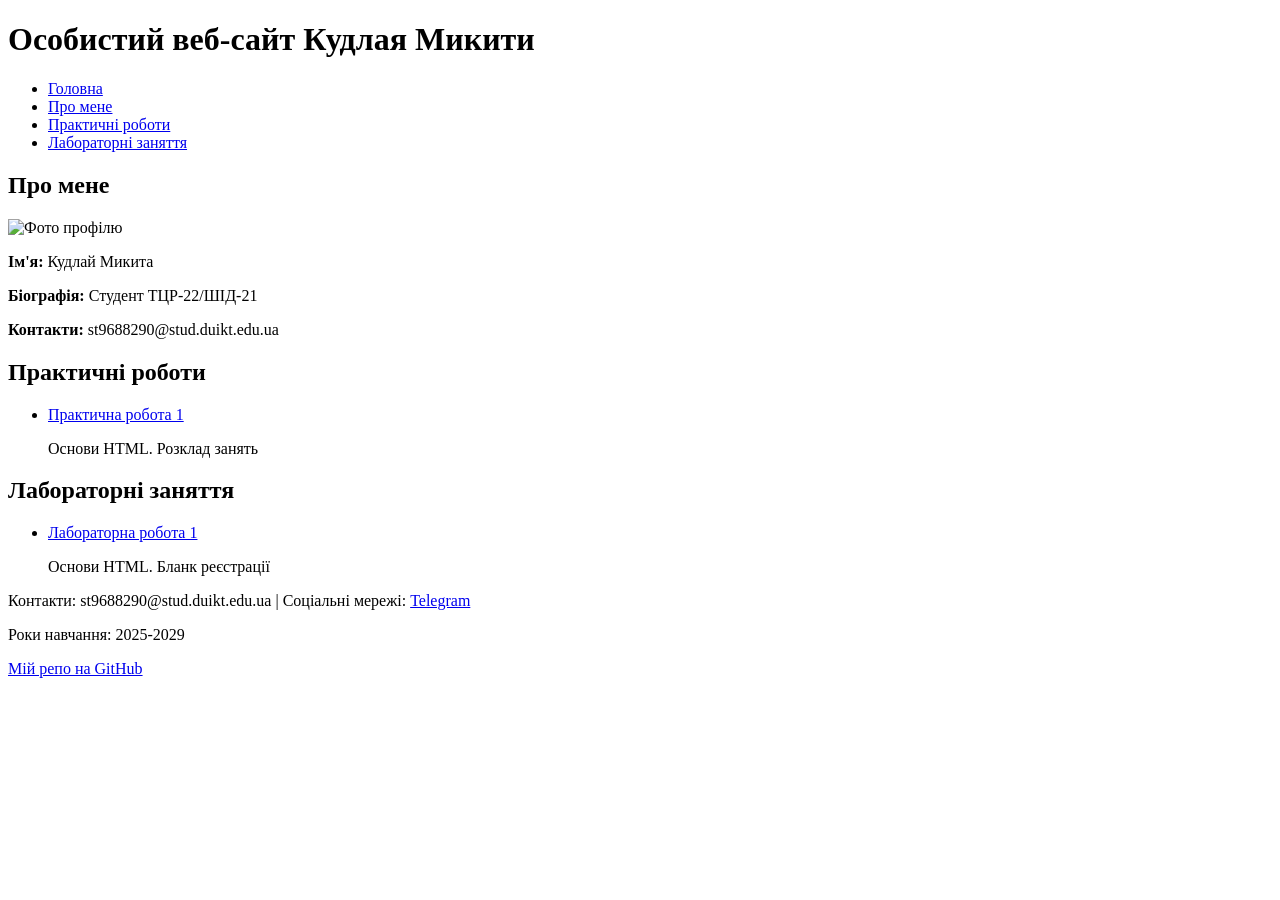
==== index.html @ 3310e34b "Lab1 is complete" ====
<!DOCTYPE html>
<html lang="uk">
<head>
    <title>Особистий веб-сайт</title>
    <meta charset="UTF-8">
</head>
<body>

    <header>
        <h1>Особистий веб-сайт Кудлая Микити</h1>
    </header>

    <nav>
        <ul>
            <li><a href="#">Головна</a></li>
            <li><a href="#about">Про мене</a></li>
            <li><a href="#practical">Практичні роботи</a></li>
            <li><a href="#labs">Лабораторні заняття</a></li>
        </ul>
    </nav>

    <main>
     
        <section id="about">
            <h2>Про мене</h2>
            <img src="https://avatars.githubusercontent.com/u/236792391?s=400&u=194602f956f294d4767f16a5c933f77ae437c286&v=4" width="200" alt="Фото профілю">
            <p><b>Ім'я:</b> Кудлай Микита</p>
            <p><b>Біографія:</b> Студент ТЦР-22/ШІД-21 </p>
            <p><b>Контакти:</b> st9688290@stud.duikt.edu.ua</p>
        </section>

        <section id="practical">
            <h2>Практичні роботи</h2>
            <ul>
                <li>
                    <a href="Pr1.html">Практична робота 1</a>
                    <p> Основи HTML. Розклад занять </p>
                </li>
            </ul>
        </section>

        <section id="labs">
            <h2>Лабораторні заняття</h2>
            <ul>
                <li>
                    <a href="lab1.html">Лабораторна робота 1</a>
                    <p> Основи HTML. Бланк реєстрації </p>
                </li>
            </ul>
        </section>

    </main>

    <footer>
        <p>Контакти: st9688290@stud.duikt.edu.ua | Соціальні мережі: <a href="https://t.me/Fate_Walker">Telegram</a></p>
        <p>Роки навчання: 2025-2029</p>
        <p><a href="https://github.com/Dakuspirit/WebTechDUIKT">Мій репо на GitHub</a></p>
    </footer>

</body>
</html>
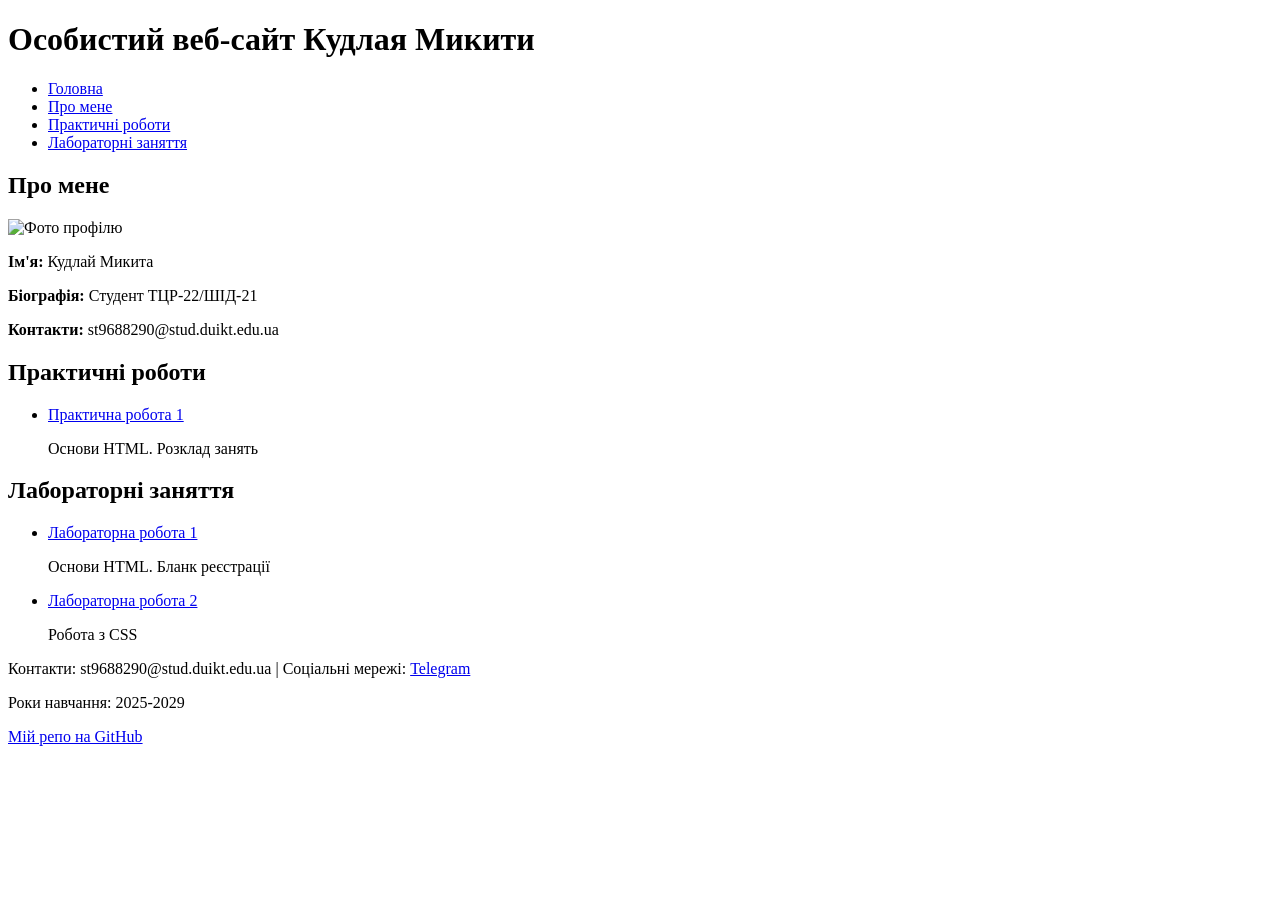
==== commit dd004ff2: "lab2 is complete" ====
--- a/index.html
+++ b/index.html
@@ -46,6 +46,10 @@
                     <a href="lab1.html">Лабораторна робота 1</a>
                     <p> Основи HTML. Бланк реєстрації </p>
                 </li>
+                <li>
+                    <a href="lab2.html">Лабораторна робота 2</a>
+                    <p> Робота з CSS </p>
+                </li>
             </ul>
         </section>
 
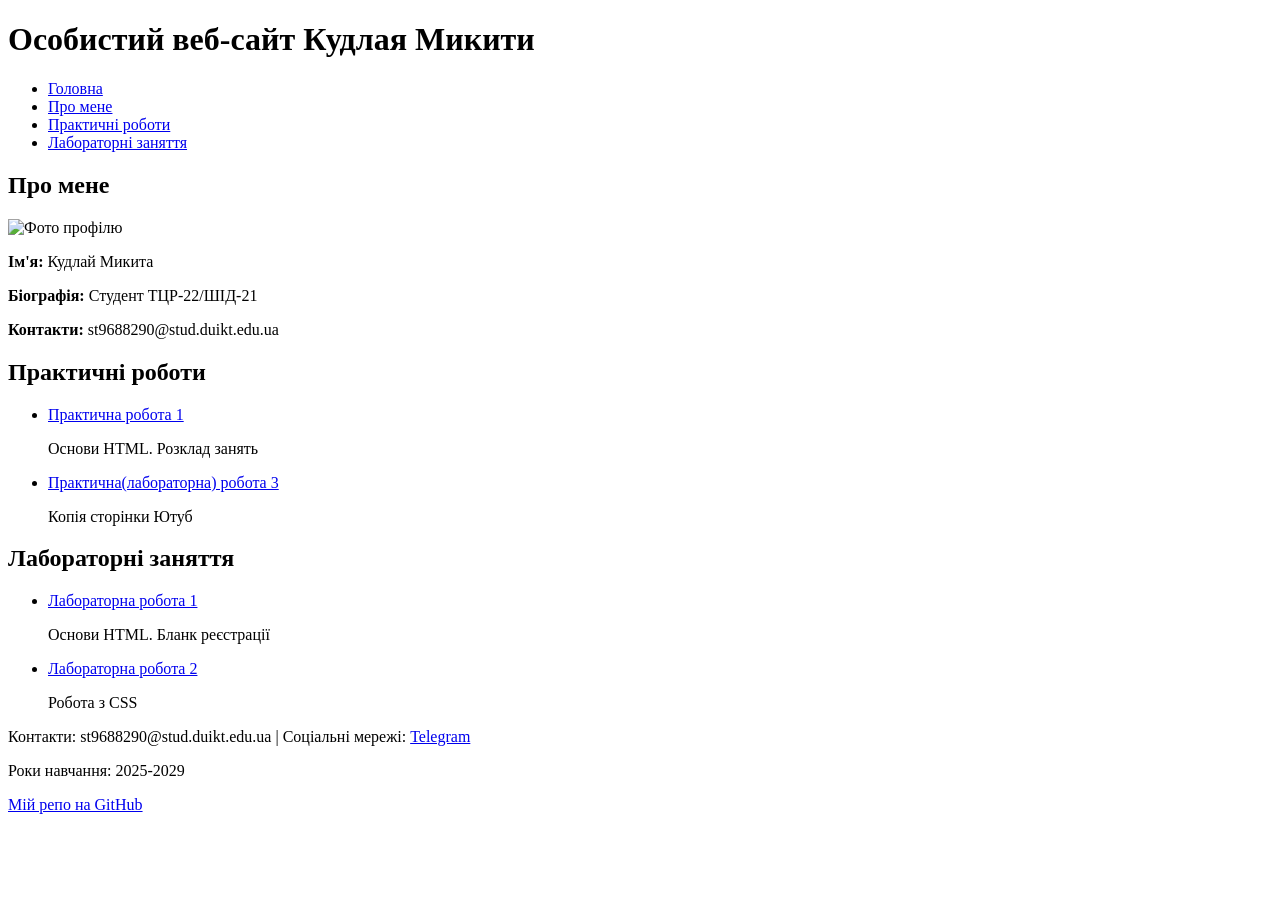
==== commit 19f99fb3: "Pr3 is complete" ====
--- a/index.html
+++ b/index.html
@@ -36,6 +36,10 @@
                     <a href="Pr1.html">Практична робота 1</a>
                     <p> Основи HTML. Розклад занять </p>
                 </li>
+                <li>
+                    <a href="Pr3.html">Практична(лабораторна) робота 3</a>
+                    <p> Копія сторінки Ютуб </p>
+                </li>
             </ul>
         </section>
 
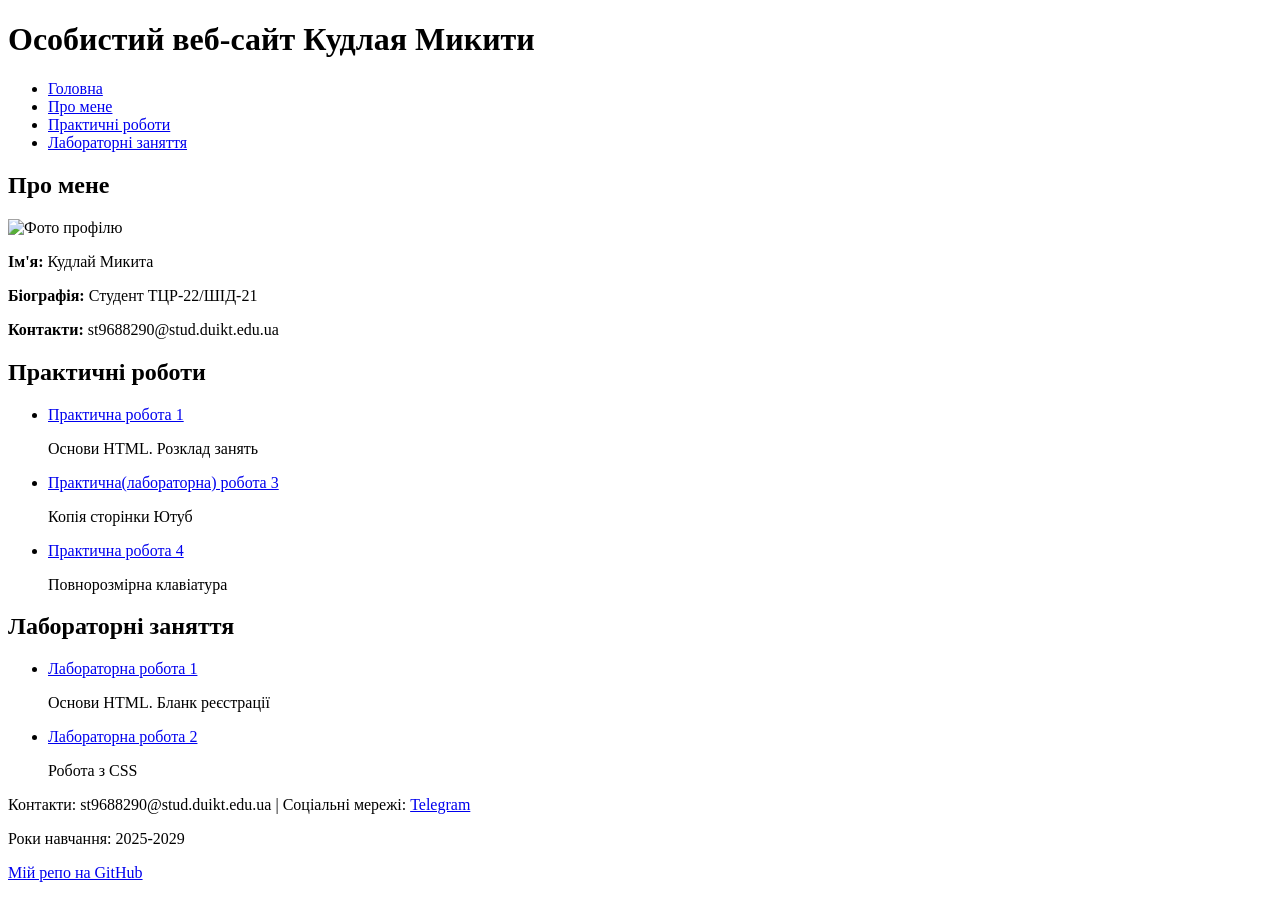
==== commit c6697363: "Pr4 is complete" ====
--- a/index.html
+++ b/index.html
@@ -40,6 +40,10 @@
                     <a href="Pr3.html">Практична(лабораторна) робота 3</a>
                     <p> Копія сторінки Ютуб </p>
                 </li>
+                <li>
+                    <a href="Pr4.html">Практична робота 4</a>
+                    <p> Повнорозмірна клавіатура </p>
+                </li>
             </ul>
         </section>
 
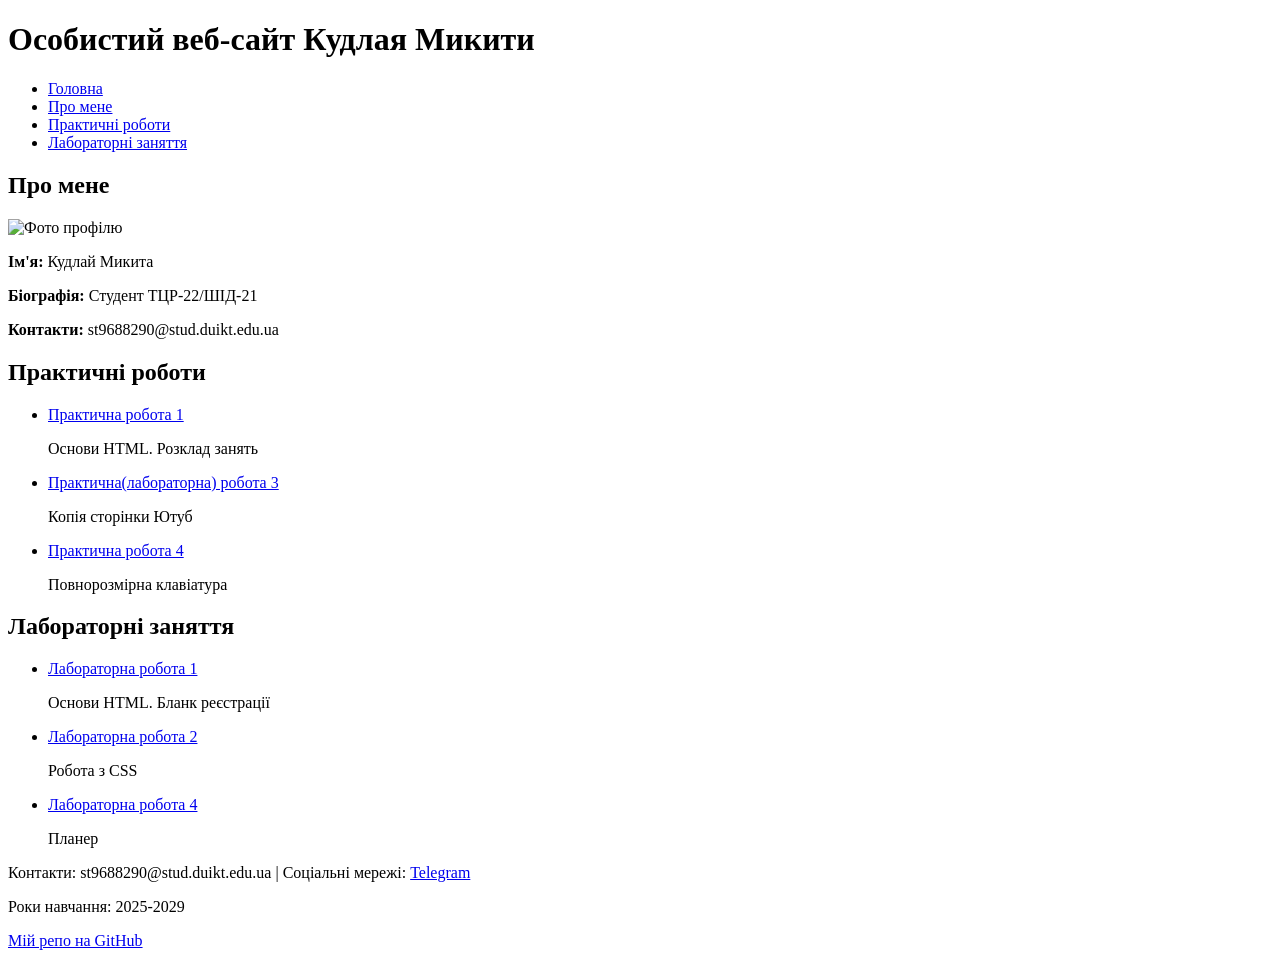
==== commit e225cbab: "Lab4 is complete" ====
--- a/index.html
+++ b/index.html
@@ -58,6 +58,10 @@
                     <a href="lab2.html">Лабораторна робота 2</a>
                     <p> Робота з CSS </p>
                 </li>
+                <li>
+                    <a href="Lab4.html">Лабораторна робота 4</a>
+                    <p> Планер </p>
+                </li>
             </ul>
         </section>
 
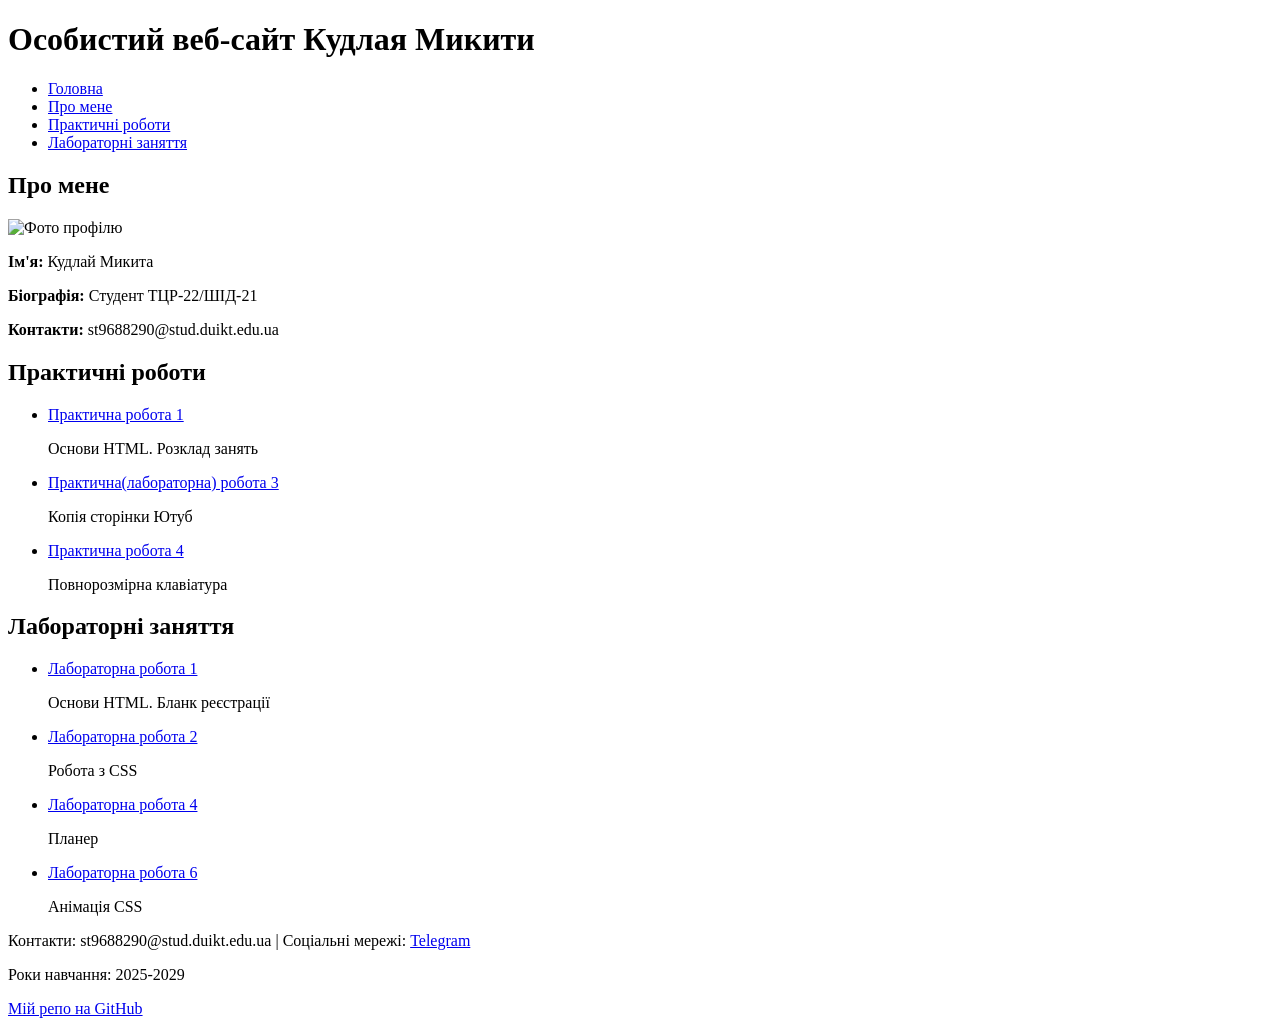
==== commit f54921c9: "Pr6/Lab6 is complete" ====
--- a/index.html
+++ b/index.html
@@ -62,6 +62,10 @@
                     <a href="Lab4.html">Лабораторна робота 4</a>
                     <p> Планер </p>
                 </li>
+                <li>
+                    <a href="Lab6.html">Лабораторна робота 6</a>
+                    <p> Анімація CSS </p>
+                </li>
             </ul>
         </section>
 
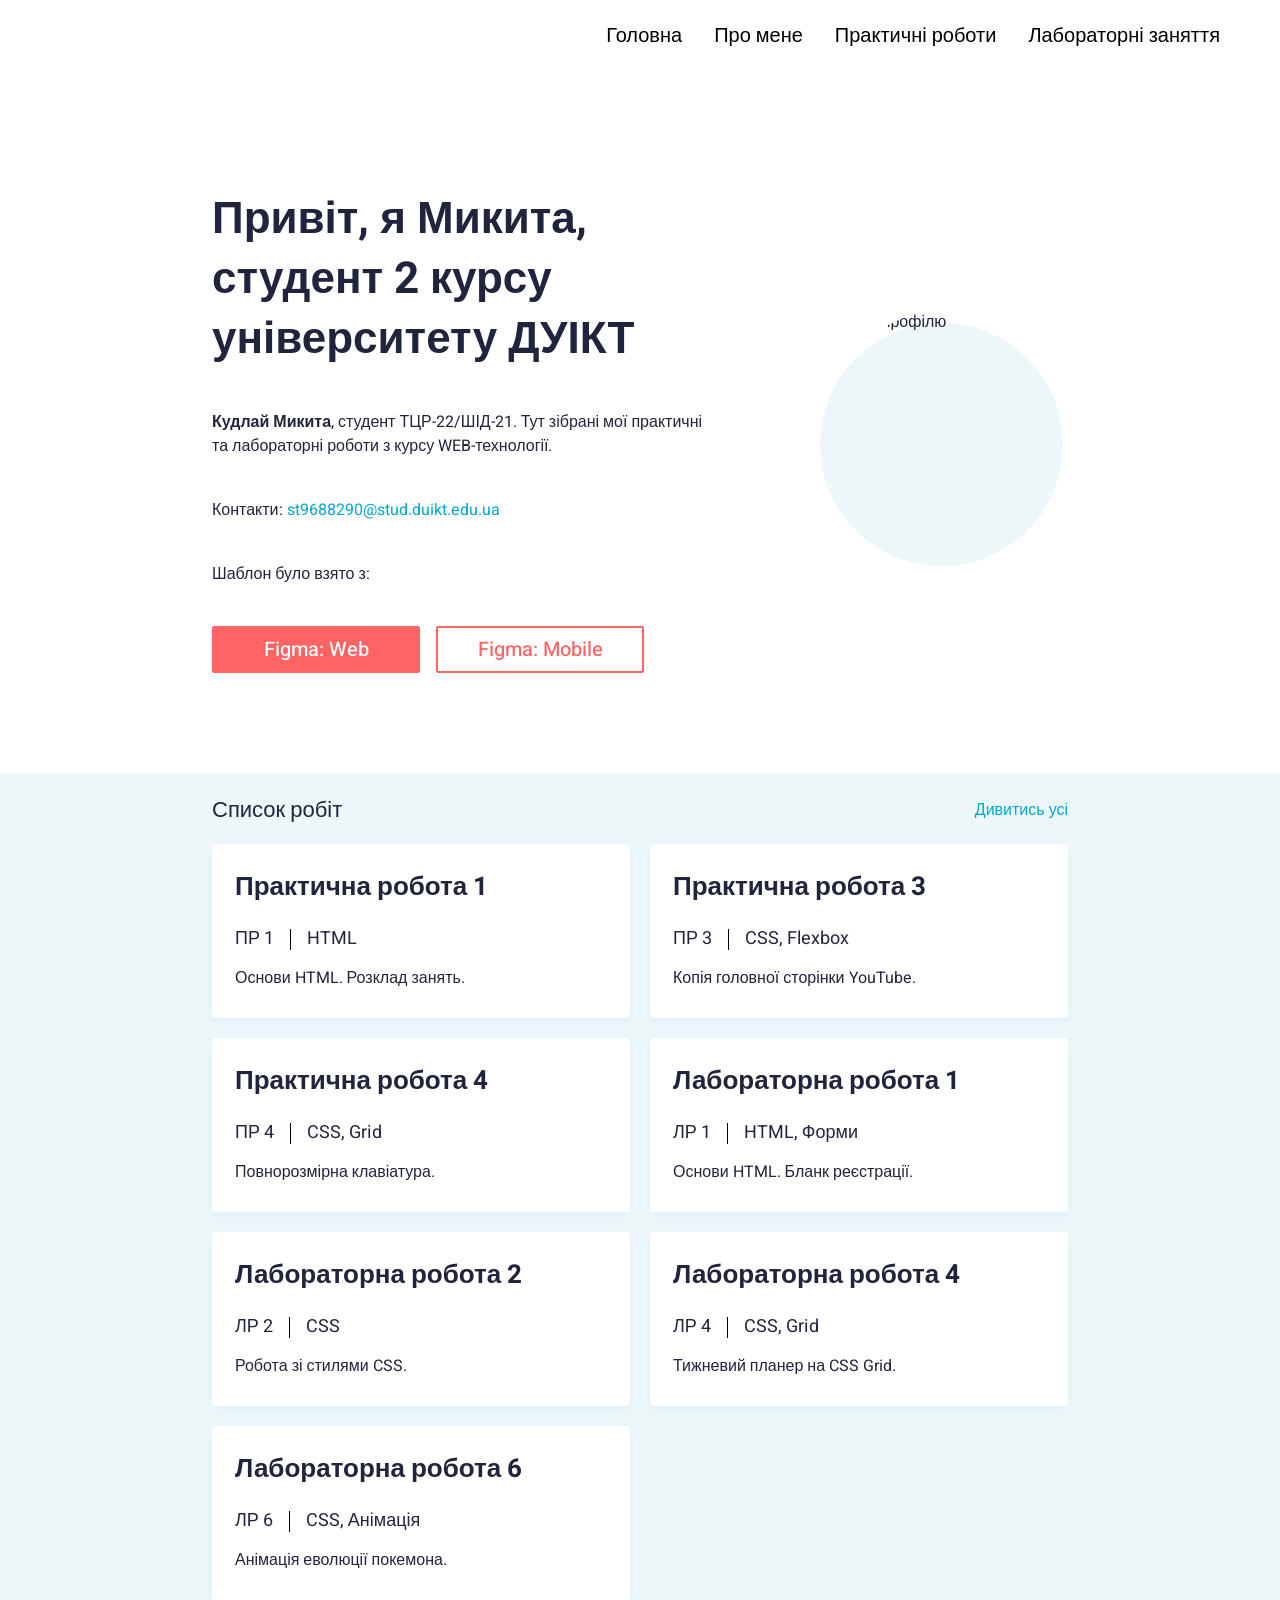
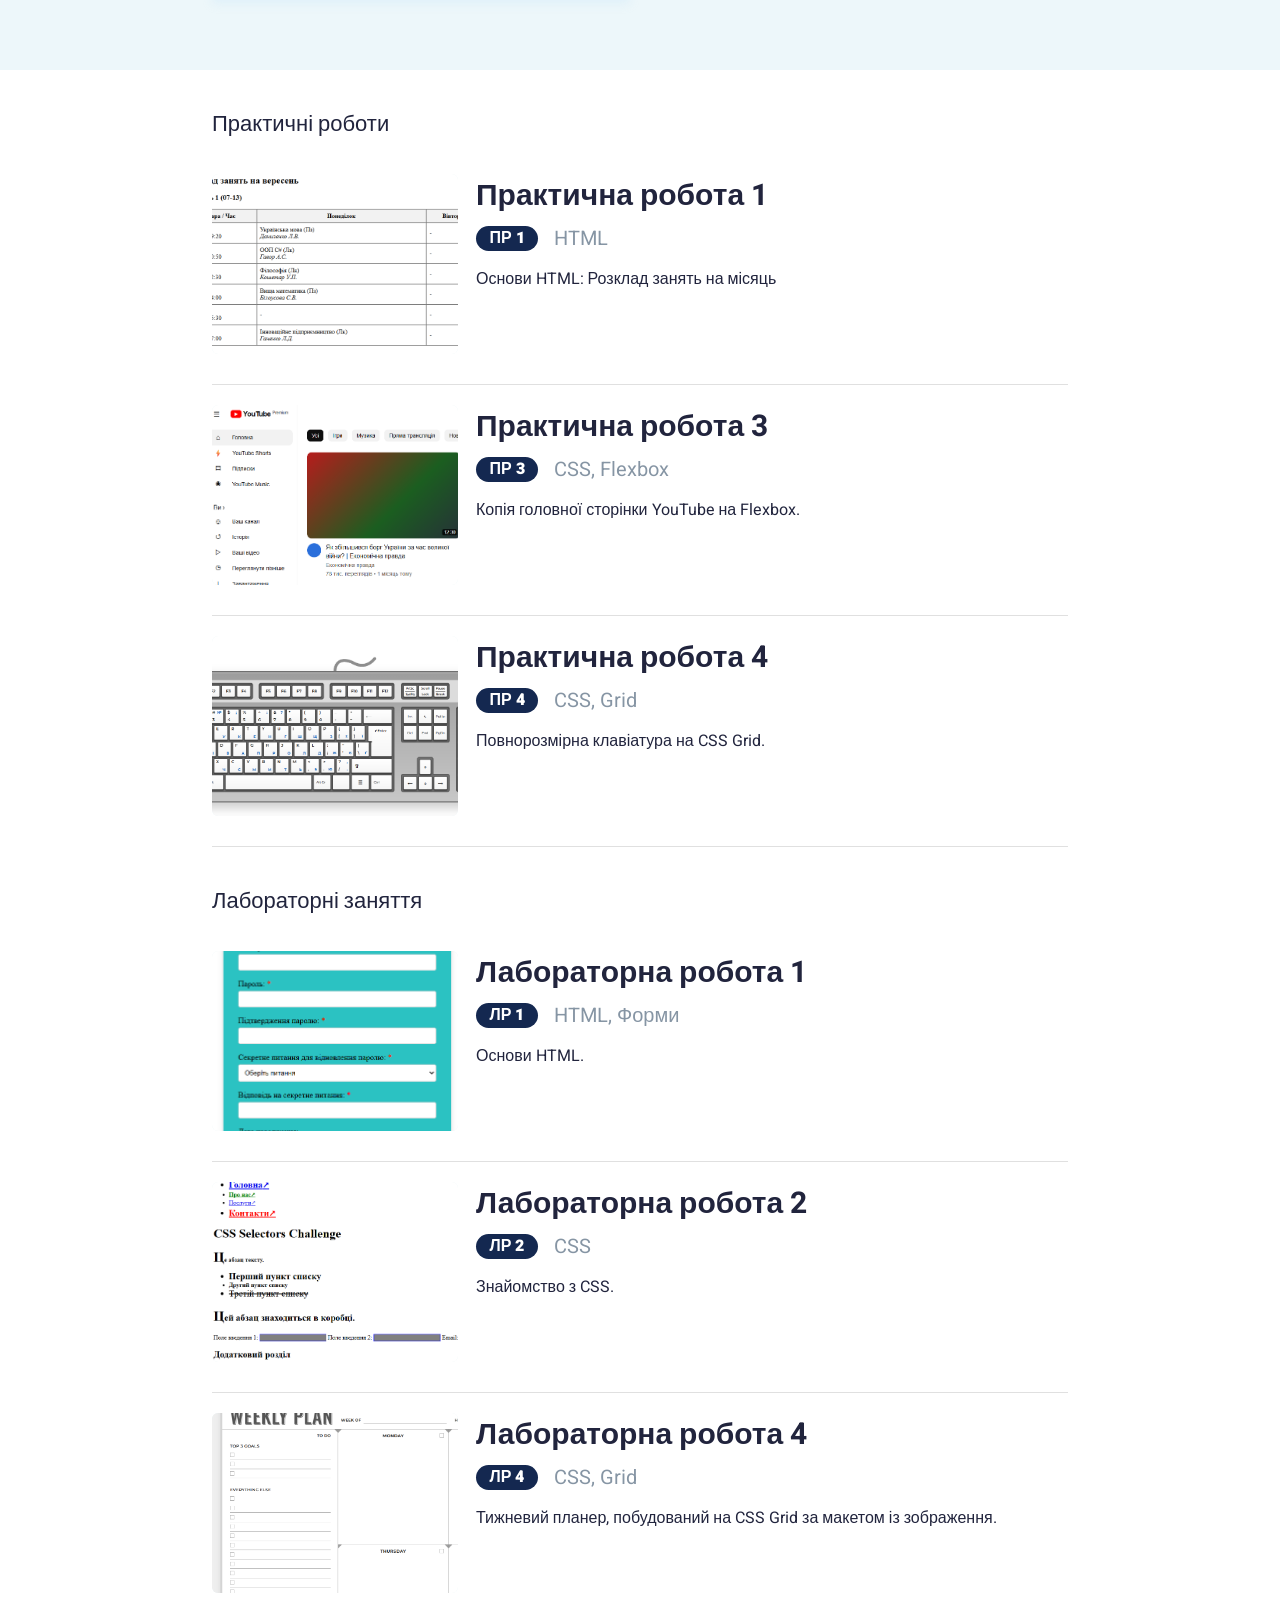
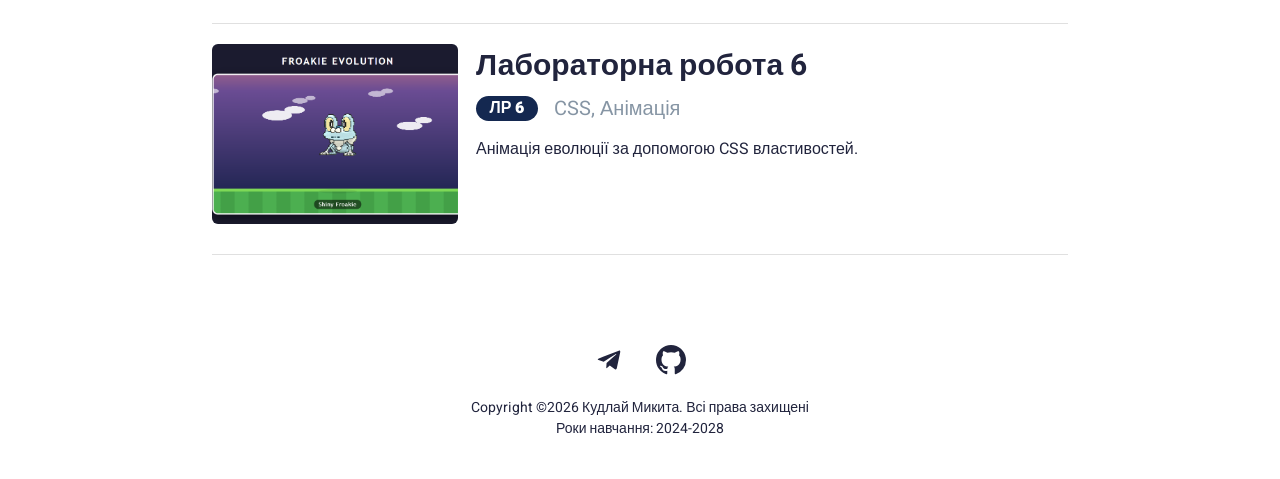
==== commit 7270506b: "Pr5/Lab5 is complete" ====
--- a/index.html
+++ b/index.html
@@ -1,81 +1,206 @@
-<!DOCTYPE html>
-<html lang="uk">
-<head>
-    <title>Особистий веб-сайт</title>
-    <meta charset="UTF-8">
-</head>
-<body>
-
-    <header>
-        <h1>Особистий веб-сайт Кудлая Микити</h1>
-    </header>
-
-    <nav>
-        <ul>
-            <li><a href="#">Головна</a></li>
-            <li><a href="#about">Про мене</a></li>
-            <li><a href="#practical">Практичні роботи</a></li>
-            <li><a href="#labs">Лабораторні заняття</a></li>
-        </ul>
-    </nav>
-
-    <main>
-     
-        <section id="about">
-            <h2>Про мене</h2>
-            <img src="https://avatars.githubusercontent.com/u/236792391?s=400&u=194602f956f294d4767f16a5c933f77ae437c286&v=4" width="200" alt="Фото профілю">
-            <p><b>Ім'я:</b> Кудлай Микита</p>
-            <p><b>Біографія:</b> Студент ТЦР-22/ШІД-21 </p>
-            <p><b>Контакти:</b> st9688290@stud.duikt.edu.ua</p>
-        </section>
-
-        <section id="practical">
-            <h2>Практичні роботи</h2>
-            <ul>
-                <li>
-                    <a href="Pr1.html">Практична робота 1</a>
-                    <p> Основи HTML. Розклад занять </p>
-                </li>
-                <li>
-                    <a href="Pr3.html">Практична(лабораторна) робота 3</a>
-                    <p> Копія сторінки Ютуб </p>
-                </li>
-                <li>
-                    <a href="Pr4.html">Практична робота 4</a>
-                    <p> Повнорозмірна клавіатура </p>
-                </li>
-            </ul>
-        </section>
-
-        <section id="labs">
-            <h2>Лабораторні заняття</h2>
-            <ul>
-                <li>
-                    <a href="lab1.html">Лабораторна робота 1</a>
-                    <p> Основи HTML. Бланк реєстрації </p>
-                </li>
-                <li>
-                    <a href="lab2.html">Лабораторна робота 2</a>
-                    <p> Робота з CSS </p>
-                </li>
-                <li>
-                    <a href="Lab4.html">Лабораторна робота 4</a>
-                    <p> Планер </p>
-                </li>
-                <li>
-                    <a href="Lab6.html">Лабораторна робота 6</a>
-                    <p> Анімація CSS </p>
-                </li>
-            </ul>
-        </section>
-
-    </main>
-
-    <footer>
-        <p>Контакти: st9688290@stud.duikt.edu.ua | Соціальні мережі: <a href="https://t.me/Fate_Walker">Telegram</a></p>
-        <p>Роки навчання: 2025-2029</p>
-        <p><a href="https://github.com/Dakuspirit/WebTechDUIKT">Мій репо на GitHub</a></p>
-    </footer>
-
-</body>
-</html>
+<!DOCTYPE html>
+<html lang="uk">
+<head>
+    <meta charset="UTF-8">
+    <meta name="viewport" content="width=device-width, initial-scale=1">
+    <title>Особистий веб-сайт — Кудлай Микита</title>
+    <link rel="preconnect" href="https://fonts.googleapis.com">
+    <link rel="preconnect" href="https://fonts.gstatic.com" crossorigin>
+    <link href="https://fonts.googleapis.com/css2?family=Heebo:wght@400;500;700;900&display=swap" rel="stylesheet">
+    <link rel="stylesheet" href="Pr5.css">
+</head>
+<body>
+
+<header class="header">
+    <input type="checkbox" id="menu-toggle" class="menu-toggle" aria-label="Відкрити меню">
+    <label for="menu-toggle" class="burger" aria-hidden="true">
+        <span></span><span></span><span></span>
+    </label>
+    <nav class="nav">
+        <ul>
+            <li><a href="#">Головна</a></li>
+            <li><a href="#about">Про мене</a></li>
+            <li><a href="#practical">Практичні роботи</a></li>
+            <li><a href="#labs">Лабораторні заняття</a></li>
+        </ul>
+    </nav>
+</header>
+
+<main>
+    <section id="about" class="hero">
+        <div class="container hero__inner">
+            <div class="hero__text">
+                <h1>Привіт, я Микита, студент 2 курсу університету ДУІКТ</h1>
+                <p class="hero__bio"><b>Кудлай Микита</b>, студент ТЦР-22/ШІД-21.
+                    Тут зібрані мої практичні та лабораторні роботи з курсу WEB-технології.</p>
+                <p class="hero__bio">Контакти: <a href="mailto:st9688290@stud.duikt.edu.ua">st9688290@stud.duikt.edu.ua</a></p>
+                <p class="hero__source">Шаблон було взято з:</p>
+                <div class="hero__buttons">
+                    <a class="btn btn--primary" target="_blank" rel="noopener"
+                       href="https://www.figma.com/design/gKZoWoleFgP35xvYu83Y2l/Portfolio-UI---Web---Mobile?node-id=6-52&t=ir8Rpzop0TGoLCsi-4">Figma: Web</a>
+                    <a class="btn btn--outline" target="_blank" rel="noopener"
+                       href="https://www.figma.com/design/gKZoWoleFgP35xvYu83Y2l/Portfolio-UI---Web---Mobile?node-id=136-57&t=ir8Rpzop0TGoLCsi-4">Figma: Mobile</a>
+                </div>
+            </div>
+            <div class="hero__photo">
+                <img src="https://avatars.githubusercontent.com/u/236792391?s=400&u=194602f956f294d4767f16a5c933f77ae437c286&v=4"
+                     alt="Фото профілю">
+            </div>
+        </div>
+    </section>
+
+    <section class="works" id="works">
+        <div class="container">
+            <div class="section-head">
+                <h2>Список робіт</h2>
+                <a href="#practical" class="view-all">Дивитись усі</a>
+            </div>
+            <div class="cards">
+                <a class="card" href="#pr1">
+                    <h3>Практична робота 1</h3>
+                    <p class="meta"><span>ПР 1</span><i></i><span>HTML</span></p>
+                    <p>Основи HTML. Розклад занять.</p>
+                </a>
+                <a class="card" href="#pr3">
+                    <h3>Практична робота 3</h3>
+                    <p class="meta"><span>ПР 3</span><i></i><span>CSS, Flexbox</span></p>
+                    <p>Копія головної сторінки YouTube.</p>
+                </a>
+                <a class="card" href="#pr4">
+                    <h3>Практична робота 4</h3>
+                    <p class="meta"><span>ПР 4</span><i></i><span>CSS, Grid</span></p>
+                    <p>Повнорозмірна клавіатура.</p>
+                </a>
+                <a class="card" href="#lab1">
+                    <h3>Лабораторна робота 1</h3>
+                    <p class="meta"><span>ЛР 1</span><i></i><span>HTML, Форми</span></p>
+                    <p>Основи HTML. Бланк реєстрації.</p>
+                </a>
+                <a class="card" href="#lab2">
+                    <h3>Лабораторна робота 2</h3>
+                    <p class="meta"><span>ЛР 2</span><i></i><span>CSS</span></p>
+                    <p>Робота зі стилями CSS.</p>
+                </a>
+                <a class="card" href="#lab4">
+                    <h3>Лабораторна робота 4</h3>
+                    <p class="meta"><span>ЛР 4</span><i></i><span>CSS, Grid</span></p>
+                    <p>Тижневий планер на CSS Grid.</p>
+                </a>
+                <a class="card" href="#lab6">
+                    <h3>Лабораторна робота 6</h3>
+                    <p class="meta"><span>ЛР 6</span><i></i><span>CSS, Анімація</span></p>
+                    <p>Анімація еволюції покемона.</p>
+                </a>
+            </div>
+        </div>
+    </section>
+
+    <section id="practical" class="posts">
+        <div class="container">
+            <h2 class="posts__title">Практичні роботи</h2>
+
+            <article class="post" id="pr1">
+                <a class="post__img" href="Pr1.html" data-label="ПР 1" aria-label="Скріншот практичної роботи 1">
+                    <img src="img/pr1.png" alt="">
+                </a>
+                <div class="post__body">
+                    <h3><a href="Pr1.html">Практична робота 1</a></h3>
+                    <p class="tag"><span class="pill">ПР 1</span><span class="cat">HTML</span></p>
+                    <p>Основи HTML: Розклад занять на місяць</p>
+                </div>
+            </article>
+
+            <article class="post" id="pr3">
+                <a class="post__img" href="Pr3.html" data-label="ПР 3" aria-label="Скріншот практичної роботи 3">
+                    <img src="img/pr3.png" alt="">
+                </a>
+                <div class="post__body">
+                    <h3><a href="Pr3.html">Практична робота 3</a></h3>
+                    <p class="tag"><span class="pill">ПР 3</span><span class="cat">CSS, Flexbox</span></p>
+                    <p>Копія головної сторінки YouTube на Flexbox.</p>
+                </div>
+            </article>
+
+            <article class="post" id="pr4">
+                <a class="post__img" href="Pr4.html" data-label="ПР 4" aria-label="Скріншот практичної роботи 4">
+                    <img src="img/pr4.png" alt="">
+                </a>
+                <div class="post__body">
+                    <h3><a href="Pr4.html">Практична робота 4</a></h3>
+                    <p class="tag"><span class="pill">ПР 4</span><span class="cat">CSS, Grid</span></p>
+                    <p>Повнорозмірна клавіатура на CSS Grid.</p>
+                </div>
+            </article>
+        </div>
+    </section>
+
+    <section id="labs" class="posts posts--labs">
+        <div class="container">
+            <h2 class="posts__title">Лабораторні заняття</h2>
+
+            <article class="post" id="lab1">
+                <a class="post__img" href="lab1.html" data-label="ЛР 1" aria-label="Скріншот лабораторної роботи 1">
+                    <img src="img/lab1.png" alt="">
+                </a>
+                <div class="post__body">
+                    <h3><a href="lab1.html">Лабораторна робота 1</a></h3>
+                    <p class="tag"><span class="pill">ЛР 1</span><span class="cat">HTML, Форми</span></p>
+                    <p>Основи HTML.</p>
+                </div>
+            </article>
+
+            <article class="post" id="lab2">
+                <a class="post__img" href="lab2.html" data-label="ЛР 2" aria-label="Скріншот лабораторної роботи 2">
+                    <img src="img/lab2.png" alt="">
+                </a>
+                <div class="post__body">
+                    <h3><a href="lab2.html">Лабораторна робота 2</a></h3>
+                    <p class="tag"><span class="pill">ЛР 2</span><span class="cat">CSS</span></p>
+                    <p>Знайомство з CSS.</p>
+                </div>
+            </article>
+
+            <article class="post" id="lab4">
+                <a class="post__img" href="Lab4.html" data-label="ЛР 4" aria-label="Скріншот лабораторної роботи 4">
+                    <img src="img/lab4.png" alt="">
+                </a>
+                <div class="post__body">
+                    <h3><a href="Lab4.html">Лабораторна робота 4</a></h3>
+                    <p class="tag"><span class="pill">ЛР 4</span><span class="cat">CSS, Grid</span></p>
+                    <p>Тижневий планер, побудований на CSS Grid за макетом із зображення.</p>
+                </div>
+            </article>
+
+            <article class="post" id="lab6">
+                <a class="post__img" href="Lab6.html" data-label="ЛР 6" aria-label="Скріншот лабораторної роботи 6">
+                    <img src="img/lab6.png" alt="">
+                </a>
+                <div class="post__body">
+                    <h3><a href="Lab6.html">Лабораторна робота 6</a></h3>
+                    <p class="tag"><span class="pill">ЛР 6</span><span class="cat">CSS, Анімація</span></p>
+                    <p>Анімація еволюції за допомогою CSS властивостей.</p>
+                </div>
+            </article>
+        </div>
+    </section>
+</main>
+
+<footer class="footer">
+    <div class="footer__icons">
+        <a href="https://t.me/Fate_Walker" target="_blank" rel="noopener" aria-label="Telegram">
+            <svg viewBox="0 0 24 24" width="30" height="30" fill="currentColor" aria-hidden="true">
+                <path d="M9.78 18.65l.28-4.23 7.68-6.92c.34-.31-.07-.46-.52-.19L7.74 13.3 3.64 12c-.88-.25-.89-.86.2-1.3l15.97-6.16c.73-.33 1.43.18 1.15 1.3l-2.72 12.81c-.19.91-.74 1.13-1.5.71L12.6 16.3l-1.99 1.93c-.23.23-.42.42-.83.42z"/>
+            </svg>
+        </a>
+        <a href="https://github.com/Dakuspirit/WebTechDUIKT" target="_blank" rel="noopener" aria-label="GitHub">
+            <svg viewBox="0 0 16 16" width="30" height="30" fill="currentColor" aria-hidden="true">
+                <path d="M8 0C3.58 0 0 3.58 0 8c0 3.54 2.29 6.53 5.47 7.59.4.07.55-.17.55-.38 0-.19-.01-.82-.01-1.49-2.01.37-2.53-.49-2.69-.94-.09-.23-.48-.94-.82-1.13-.28-.15-.68-.52-.01-.53.63-.01 1.08.58 1.23.82.72 1.21 1.87.87 2.33.66.07-.52.28-.87.51-1.07-1.78-.2-3.64-.89-3.64-3.95 0-.87.31-1.59.82-2.15-.08-.2-.36-1.02.08-2.12 0 0 .67-.21 2.2.82.64-.18 1.32-.27 2-.27.68 0 1.36.09 2 .27 1.53-1.04 2.2-.82 2.2-.82.44 1.1.16 1.92.08 2.12.51.56.82 1.27.82 2.15 0 3.07-1.87 3.75-3.65 3.95.29.25.54.73.54 1.48 0 1.07-.01 1.93-.01 2.2 0 .21.15.46.55.38A8.013 8.013 0 0016 8c0-4.42-3.58-8-8-8z"/>
+            </svg>
+        </a>
+    </div>
+    <p>Copyright ©2026 Кудлай Микита. Всі права захищені</p>
+    <p>Роки навчання: 2024-2028</p>
+</footer>
+
+</body>
+</html>
--- a/Pr5.css
+++ b/Pr5.css
@@ -0,0 +1,415 @@
+/* ---------- Змінні (кольори з Figma) ---------- */
+:root {
+    --dark: #21243D;
+    --primary: #FF6464;
+    --secondary: #00A8CC;
+    --light: #8695A4;
+    --bg: #EDF7FA;
+    --navy: #142850;
+    --gray: #E0E0E0;
+}
+
+* { box-sizing: border-box; }
+
+html { scroll-behavior: smooth; }
+
+body {
+    margin: 0;
+    font-family: 'Heebo', sans-serif;
+    font-size: 16px;
+    line-height: 24px;
+    color: var(--dark);
+    background: #FFFFFF;
+}
+
+a { color: inherit; }
+:focus-visible { outline: 2px solid var(--secondary); outline-offset: 3px; }
+
+.container {
+    width: 100%;
+    max-width: 904px;          /* 856px контенту + відступи */
+    margin: 0 auto;
+    padding: 0 24px;
+}
+
+/* ---------- Header / Nav ---------- */
+.header {
+    height: 70px;
+    position: relative;
+    background: #FFFFFF;
+}
+
+.nav ul {
+    list-style: none;
+    margin: 0;
+    padding: 0 60px 0 0;
+    height: 70px;
+    display: flex;
+    justify-content: flex-end;
+    align-items: center;
+    gap: 32px;
+}
+
+.nav a {
+    font-weight: 500;
+    font-size: 20px;
+    line-height: 29px;
+    color: #000000;
+    text-decoration: none;
+}
+.nav a:hover { color: var(--primary); }
+
+.menu-toggle, .burger { display: none; }
+
+/* ---------- Hero ---------- */
+.hero { padding: 120px 0 100px; }
+
+.hero__inner {
+    display: flex;
+    align-items: center;
+    justify-content: space-between;
+    gap: 40px;
+}
+
+.hero__text { max-width: 506px; }
+
+.hero h1 {
+    margin: 0 0 40px;
+    font-weight: 700;
+    font-size: 44px;
+    line-height: 60px;
+}
+
+.hero p {
+    margin: 0 0 40px;
+    max-width: 497px;
+}
+.hero p a { color: var(--secondary); text-decoration: none; }
+.hero p a:hover { text-decoration: underline; }
+
+.hero__buttons { display: flex; flex-wrap: wrap; gap: 16px; }
+
+.btn {
+    display: inline-flex;
+    align-items: center;
+    justify-content: center;
+    width: 208px;
+    height: 47px;
+    border-radius: 2px;
+    border: 2px solid var(--primary);
+    font-weight: 500;
+    font-size: 20px;
+    line-height: 29px;
+    text-decoration: none;
+    transition: background .2s, color .2s;
+}
+.btn--primary { background: var(--primary); color: #FFFFFF; }
+.btn--primary:hover { background: #e84f4f; border-color: #e84f4f; }
+.btn--outline { background: transparent; color: var(--primary); }
+.btn--outline:hover { background: var(--primary); color: #FFFFFF; }
+
+.hero__photo {
+    position: relative;
+    flex: 0 0 243px;
+    width: 243px;
+    height: 243px;
+}
+.hero__photo::before {          /* світло-блакитне коло позаду */
+    content: "";
+    position: absolute;
+    inset: 0;
+    transform: translate(-5px, 13px);
+    border-radius: 50%;
+    background: var(--bg);
+}
+.hero__photo img {
+    position: relative;
+    width: 100%;
+    height: 100%;
+    object-fit: cover;
+    border-radius: 50%;
+    display: block;
+}
+
+/* ---------- Список робіт ---------- */
+.works {
+    background: var(--bg);
+    padding: 7px 0 70px;
+}
+
+.section-head {
+    display: flex;
+    justify-content: space-between;
+    align-items: flex-end;
+    margin-bottom: 4px;
+}
+.section-head h2,
+.posts__title {
+    margin: 0;
+    font-weight: 400;
+    font-size: 22px;
+    line-height: 60px;
+}
+.view-all {
+    color: var(--secondary);
+    text-decoration: none;
+    margin-bottom: 18px;
+}
+.view-all:hover { text-decoration: underline; }
+
+.cards {
+    display: grid;
+    grid-template-columns: repeat(2, 1fr);
+    gap: 20px;
+}
+
+.card {
+    display: block;
+    padding: 24px 23px 28px;
+    background: #FFFFFF;
+    border-radius: 4px;
+    box-shadow: 0 4px 10px rgba(187, 225, 250, 0.25);
+    text-decoration: none;
+    transition: transform .2s, box-shadow .2s;
+}
+.card:hover {
+    transform: translateY(-3px);
+    box-shadow: 0 8px 16px rgba(187, 225, 250, 0.6);
+}
+.card h3 {
+    margin: 0 0 20px;
+    font-weight: 700;
+    font-size: 26px;
+    line-height: 38px;
+}
+.card p { margin: 0; }
+
+.meta {
+    display: flex;
+    align-items: center;
+    gap: 16px;
+    margin-bottom: 14px !important;
+    font-size: 18px;
+    line-height: 26px;
+}
+.meta i {
+    width: 0;
+    height: 21px;
+    border-left: 1px solid #000000;
+}
+
+/* ---------- Пости ---------- */
+.posts { padding-top: 24px; }
+.posts--labs { padding-bottom: 40px; }
+
+.post {
+    display: flex;
+    align-items: flex-start;
+    gap: 18px;
+    padding: 20px 0 30px;
+    border-bottom: 1px solid var(--gray);
+    scroll-margin-top: 20px;
+}
+
+.post__img {
+    position: relative;
+    flex: 0 0 246px;
+    width: 246px;
+    height: 180px;
+    display: flex;
+    align-items: center;
+    justify-content: center;
+    border-radius: 6px;
+    overflow: hidden;
+    background: var(--bg);
+    color: var(--light);
+    font-weight: 700;
+    font-size: 26px;
+    text-decoration: none;
+}
+.post__img::before { content: attr(data-label); }   /* запасний напис, якщо скріна ще немає */
+.post__img img {
+    position: absolute;
+    inset: 0;
+    width: 100%;
+    height: 100%;
+    object-fit: cover;
+}
+
+.post__body h3 {
+    margin: 0;
+    font-weight: 700;
+    font-size: 30px;
+    line-height: 44px;
+}
+.post__body h3 a { text-decoration: none; }
+.post__body h3 a:hover { color: var(--secondary); }
+
+.tag {
+    display: flex;
+    align-items: center;
+    gap: 16px;
+    margin: 6px 0 14px;
+}
+.pill {
+    padding: 0 12px;
+    min-width: 62px;
+    height: 25px;
+    display: inline-flex;
+    align-items: center;
+    justify-content: center;
+    border-radius: 16px;
+    background: var(--navy);
+    color: #FFFFFF;
+    font-weight: 900;
+    font-size: 16px;
+    line-height: 25px;
+}
+.cat {
+    color: var(--light);
+    font-size: 20px;
+    line-height: 29px;
+}
+.post__body p:last-child { margin: 0; max-width: 594px; }
+
+/* ---------- Footer ---------- */
+.footer {
+    padding: 50px 24px 40px;
+    text-align: center;
+    background: #FFFFFF;
+}
+.footer p {
+    margin: 0;
+    font-size: 14px;
+    line-height: 21px;
+}
+.footer__icons {
+    display: flex;
+    justify-content: center;
+    gap: 32px;
+    margin-bottom: 22px;
+}
+.footer__icons a { color: var(--dark); display: inline-flex; transition: color .2s; }
+.footer__icons a:hover { color: var(--primary); }
+
+/* ---------- Середні екрани ---------- */
+@media (max-width: 1000px) {
+    .nav ul { gap: 22px; padding-right: 24px; }
+    .nav a { font-size: 18px; }
+}
+
+/* ---------- Мобільна версія (Figma: Home - Mobile, 375px) ---------- */
+@media (max-width: 768px) {
+    .container { padding: 0 11px; }
+
+    /* Header 50px + бургер-меню */
+    .header { height: 50px; }
+
+    .burger {
+        position: absolute;
+        right: 18px;
+        top: 0;
+        width: 30px;
+        height: 50px;
+        display: flex;
+        flex-direction: column;
+        justify-content: center;
+        gap: 7.4px;
+        cursor: pointer;
+        z-index: 3;
+    }
+    .burger span {
+        display: block;
+        width: 30px;
+        border-top: 1.6px solid var(--dark);
+        transition: transform .2s, opacity .2s;
+    }
+    .menu-toggle {
+        display: block;
+        position: absolute;
+        right: 18px;
+        top: 10px;
+        width: 30px;
+        height: 30px;
+        margin: 0;
+        opacity: 0;
+        z-index: 4;
+        cursor: pointer;
+    }
+    .menu-toggle:checked ~ .burger span:nth-child(1) { transform: translateY(9px) rotate(45deg); }
+    .menu-toggle:checked ~ .burger span:nth-child(2) { opacity: 0; }
+    .menu-toggle:checked ~ .burger span:nth-child(3) { transform: translateY(-9px) rotate(-45deg); }
+    .menu-toggle:focus-visible ~ .burger { outline: 2px solid var(--secondary); }
+
+    .nav {
+        display: none;
+        position: absolute;
+        top: 50px;
+        left: 0;
+        right: 0;
+        background: #FFFFFF;
+        box-shadow: 0 4px 10px rgba(187, 225, 250, 0.5);
+        z-index: 2;
+    }
+    .menu-toggle:checked ~ .nav { display: block; }
+    .nav ul {
+        height: auto;
+        flex-direction: column;
+        align-items: center;
+        gap: 0;
+        padding: 8px 0 16px;
+    }
+    .nav li { width: 100%; text-align: center; }
+    .nav a { display: block; padding: 10px 0; }
+
+    /* Hero */
+    .hero { padding: 33px 0 54px; }
+    .hero__inner {
+        flex-direction: column-reverse;
+        align-items: center;
+        gap: 34px;
+        text-align: center;
+    }
+    .hero__text { max-width: 328px; }
+    .hero h1 { font-size: 32px; line-height: 40px; margin-bottom: 30px; }
+    .hero p { margin-bottom: 30px; }
+    .hero__buttons { flex-direction: column; align-items: center; gap: 12px; }
+
+    .hero__photo { flex: 0 0 171px; width: 171px; height: 171px; }
+    .hero__photo::before { transform: translate(-3.5px, 9px); }
+
+    /* Список робіт */
+    .works { padding: 1px 0 50px; }
+    .section-head { justify-content: center; margin-bottom: 0; }
+    .section-head h2, .posts__title { font-size: 18px; text-align: center; }
+    .view-all { display: none; }
+
+    .cards { grid-template-columns: 1fr; gap: 17px; }
+    .card { padding: 12px 19px 22px; }
+    .card h3 { font-size: 22px; line-height: 30px; margin-bottom: 14px; }
+    .meta { font-size: 16px; gap: 14px; }
+
+    /* Пости */
+    .posts { padding-top: 0; }
+    .posts__title { text-align: center; }
+    .post {
+        flex-direction: column;
+        gap: 0;
+        padding: 0 0 30px;
+        margin-bottom: 30px;
+    }
+    .post__img { flex: none; width: 100%; height: auto; aspect-ratio: 340 / 250; }
+    .post__body h3 { font-size: 24px; line-height: 30px; margin-top: 24px; }
+    .tag { margin: 10px 0 18px; }
+    .cat { font-size: 16px; line-height: 24px; }
+    .pill { font-size: 16px; }
+
+    /* Footer */
+    .footer { padding: 55px 20px 36px; }
+}
+
+/* Повага до налаштувань користувача */
+@media (prefers-reduced-motion: reduce) {
+    html { scroll-behavior: auto; }
+    * { transition: none !important; }
+}
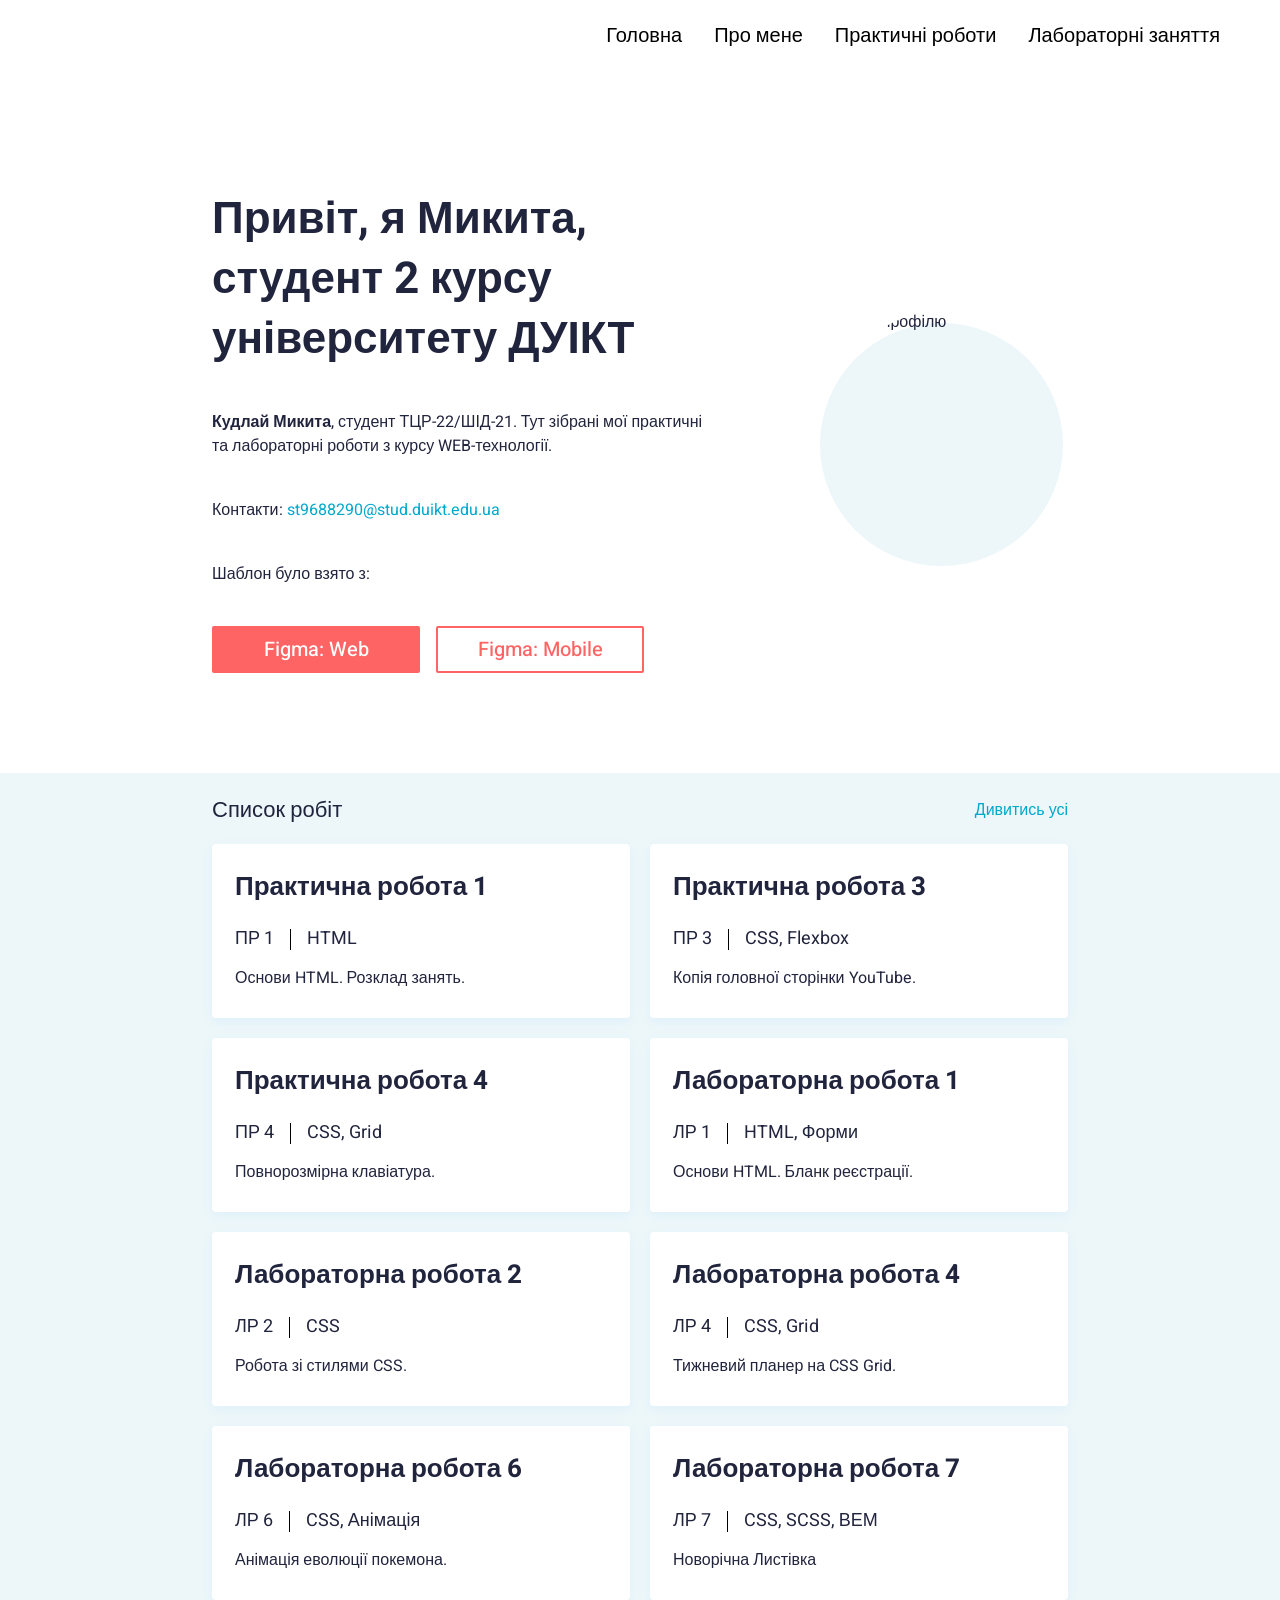
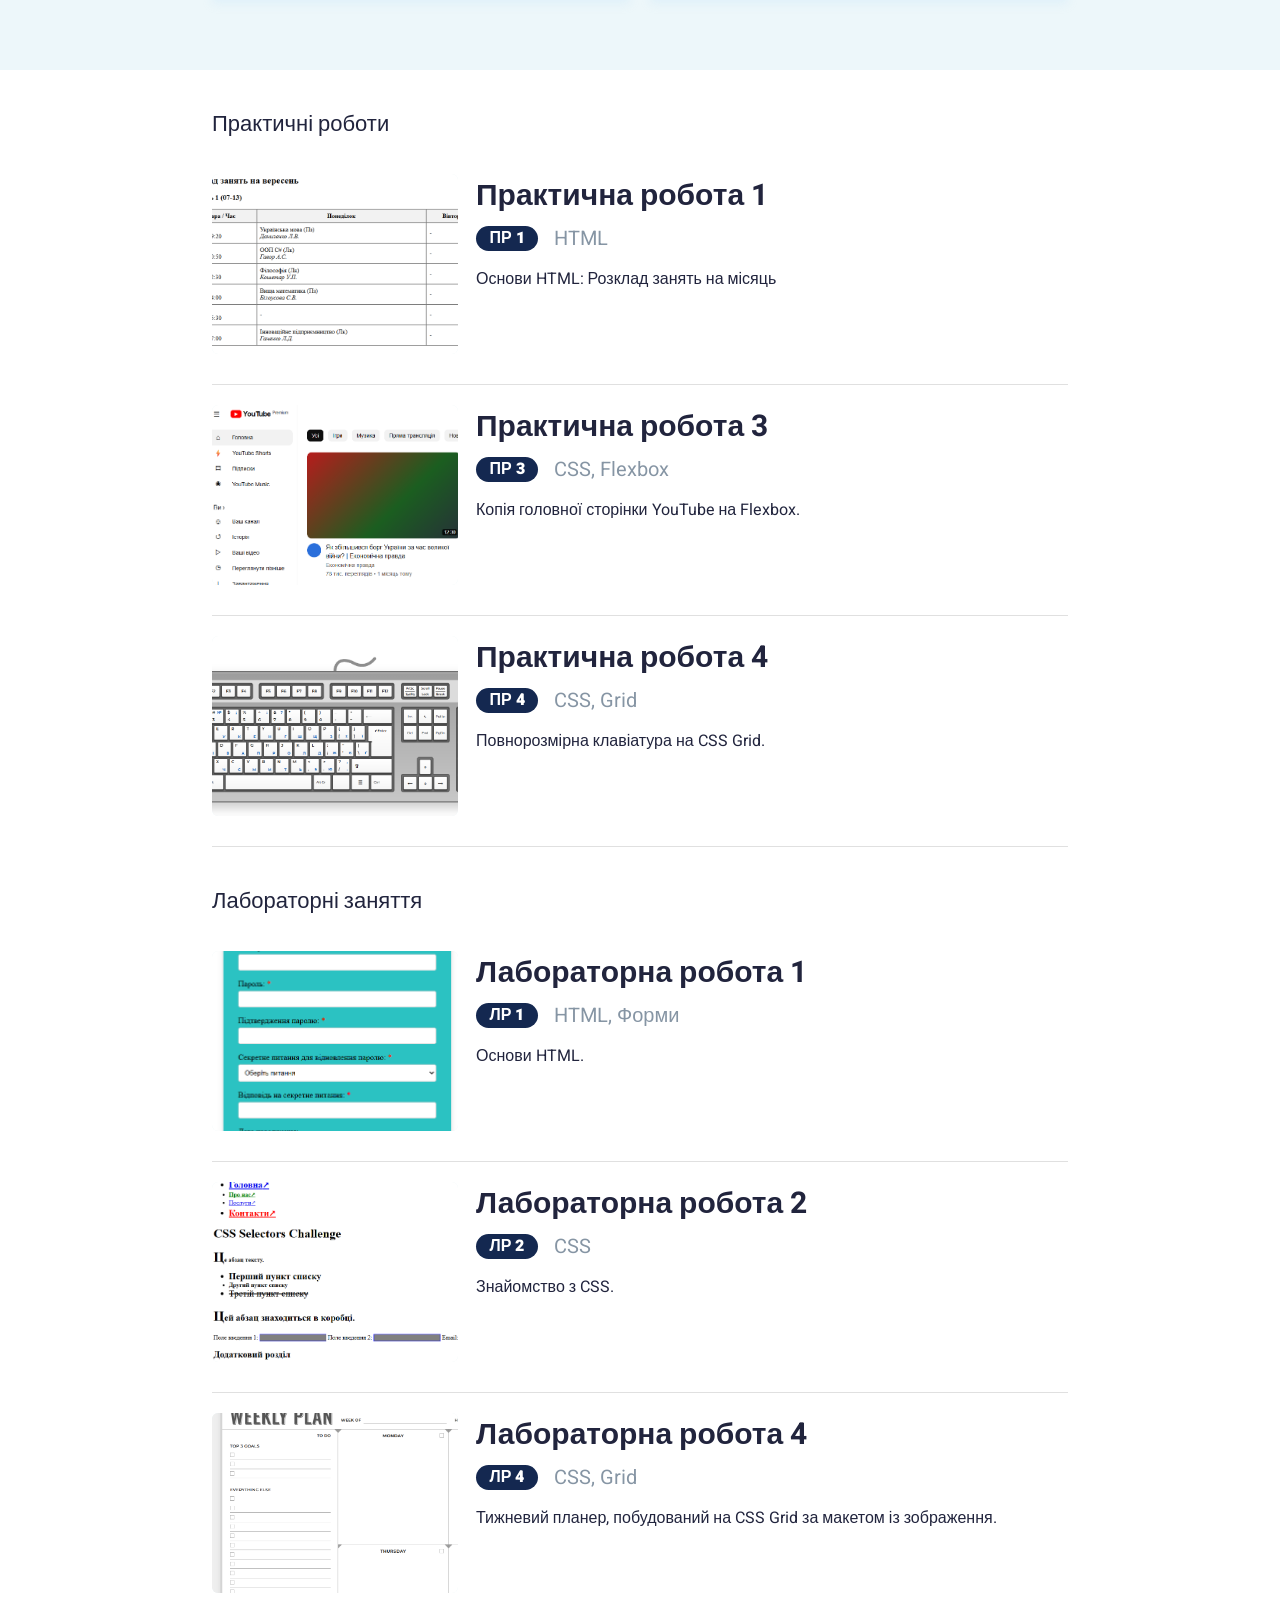
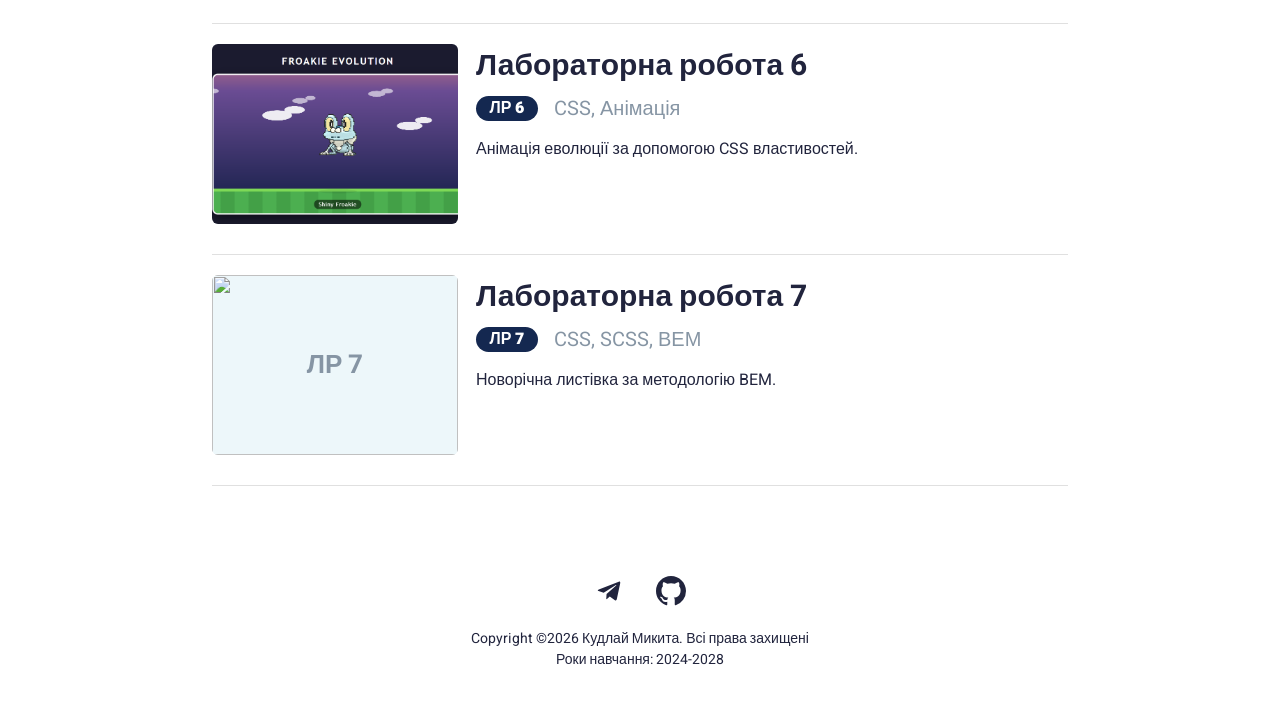
==== commit 1892a763: "Pr7/Lab7 is complete" ====
--- a/index.html
+++ b/index.html
@@ -91,6 +91,11 @@
                     <p class="meta"><span>ЛР 6</span><i></i><span>CSS, Анімація</span></p>
                     <p>Анімація еволюції покемона.</p>
                 </a>
+                <a class="card" href="#lab7">
+                    <h3>Лабораторна робота 7</h3>
+                    <p class="meta"><span>ЛР 7</span><i></i><span>CSS, SCSS, ВЕМ</span></p>
+                    <p>Новорічна Листівка</p>
+                </a>
             </div>
         </div>
     </section>
@@ -181,6 +186,18 @@
                     <p>Анімація еволюції за допомогою CSS властивостей.</p>
                 </div>
             </article>
+
+            <article class="post" id="lab7">
+                <a class="post__img" href="lab7/index.html" data-label="ЛР 7" aria-label="Скріншот лабораторної роботи 7">
+                    <img src="img/lab7.png" alt="">
+                </a>
+                <div class="post__body">
+                    <h3><a href="lab7/index.html">Лабораторна робота 7</a></h3>
+                    <p class="tag"><span class="pill">ЛР 7</span><span class="cat">CSS, SCSS, ВЕМ </span></p>
+                    <p>Новорічна листівка за методологію BEM.</p>
+                </div>
+            </article>
+
         </div>
     </section>
 </main>
--- a/Pr5.css
+++ b/Pr5.css
@@ -1,4 +1,3 @@
-/* ---------- Змінні (кольори з Figma) ---------- */
 :root {
     --dark: #21243D;
     --primary: #FF6464;
@@ -27,12 +26,11 @@
 
 .container {
     width: 100%;
-    max-width: 904px;          /* 856px контенту + відступи */
+    max-width: 904px;
     margin: 0 auto;
     padding: 0 24px;
 }
 
-/* ---------- Header / Nav ---------- */
 .header {
     height: 70px;
     position: relative;
@@ -61,7 +59,6 @@
 
 .menu-toggle, .burger { display: none; }
 
-/* ---------- Hero ---------- */
 .hero { padding: 120px 0 100px; }
 
 .hero__inner {
@@ -114,7 +111,7 @@
     width: 243px;
     height: 243px;
 }
-.hero__photo::before {          /* світло-блакитне коло позаду */
+.hero__photo::before {
     content: "";
     position: absolute;
     inset: 0;
@@ -131,7 +128,6 @@
     display: block;
 }
 
-/* ---------- Список робіт ---------- */
 .works {
     background: var(--bg);
     padding: 7px 0 70px;
@@ -198,7 +194,6 @@
     border-left: 1px solid #000000;
 }
 
-/* ---------- Пости ---------- */
 .posts { padding-top: 24px; }
 .posts--labs { padding-bottom: 40px; }
 
@@ -227,7 +222,7 @@
     font-size: 26px;
     text-decoration: none;
 }
-.post__img::before { content: attr(data-label); }   /* запасний напис, якщо скріна ще немає */
+.post__img::before { content: attr(data-label); }
 .post__img img {
     position: absolute;
     inset: 0;
@@ -272,7 +267,6 @@
 }
 .post__body p:last-child { margin: 0; max-width: 594px; }
 
-/* ---------- Footer ---------- */
 .footer {
     padding: 50px 24px 40px;
     text-align: center;
@@ -292,17 +286,15 @@
 .footer__icons a { color: var(--dark); display: inline-flex; transition: color .2s; }
 .footer__icons a:hover { color: var(--primary); }
 
-/* ---------- Середні екрани ---------- */
 @media (max-width: 1000px) {
     .nav ul { gap: 22px; padding-right: 24px; }
     .nav a { font-size: 18px; }
 }
 
-/* ---------- Мобільна версія (Figma: Home - Mobile, 375px) ---------- */
+/* Мобільна версія */
 @media (max-width: 768px) {
     .container { padding: 0 11px; }
 
-    /* Header 50px + бургер-меню */
     .header { height: 50px; }
 
     .burger {
@@ -362,7 +354,6 @@
     .nav li { width: 100%; text-align: center; }
     .nav a { display: block; padding: 10px 0; }
 
-    /* Hero */
     .hero { padding: 33px 0 54px; }
     .hero__inner {
         flex-direction: column-reverse;
@@ -389,7 +380,6 @@
     .card h3 { font-size: 22px; line-height: 30px; margin-bottom: 14px; }
     .meta { font-size: 16px; gap: 14px; }
 
-    /* Пости */
     .posts { padding-top: 0; }
     .posts__title { text-align: center; }
     .post {
@@ -404,11 +394,9 @@
     .cat { font-size: 16px; line-height: 24px; }
     .pill { font-size: 16px; }
 
-    /* Footer */
     .footer { padding: 55px 20px 36px; }
 }
 
-/* Повага до налаштувань користувача */
 @media (prefers-reduced-motion: reduce) {
     html { scroll-behavior: auto; }
     * { transition: none !important; }
